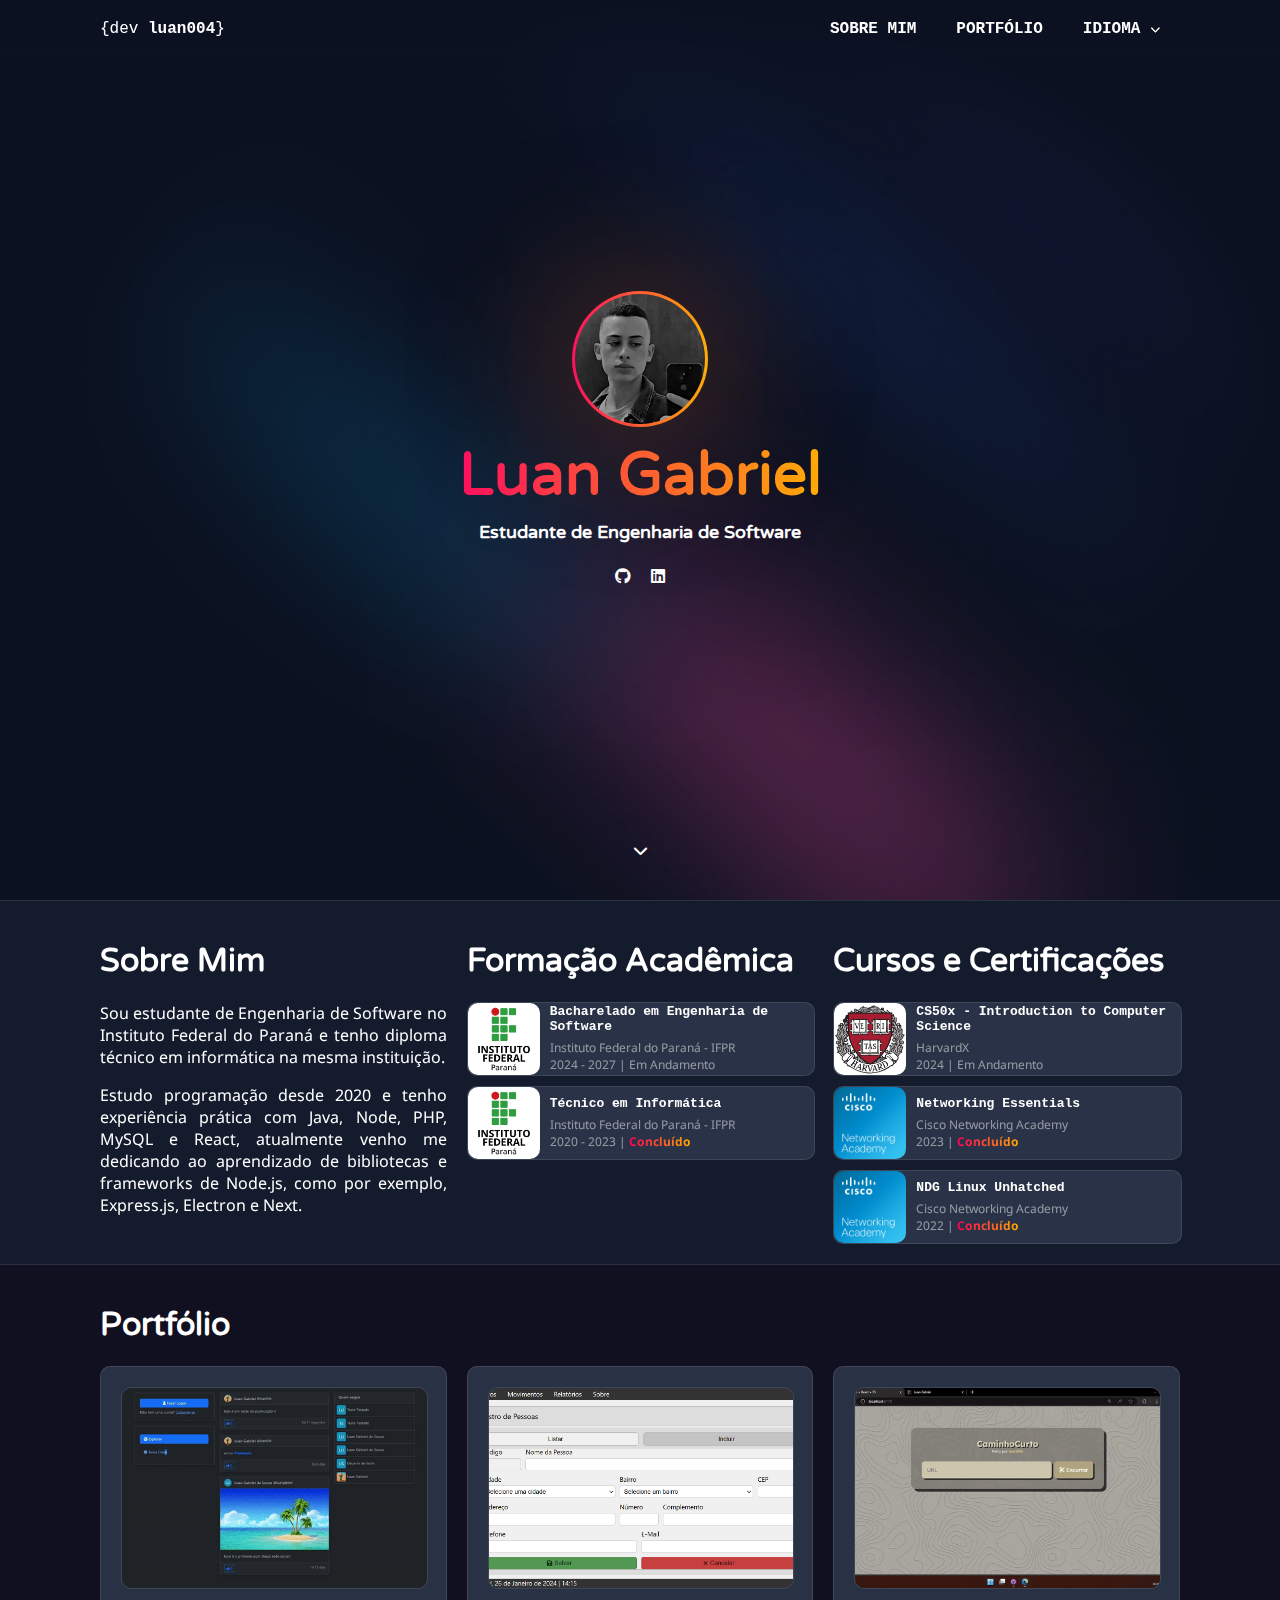
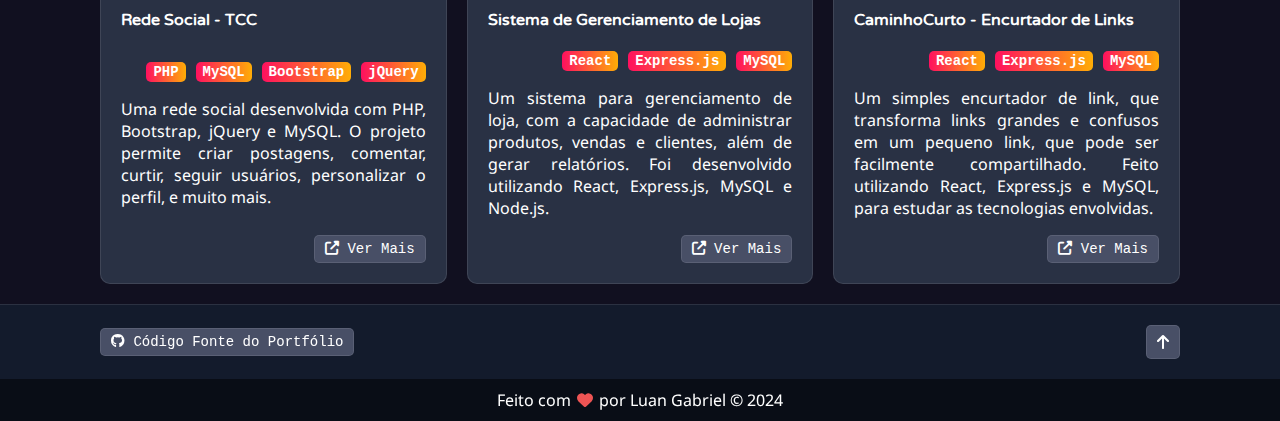
==== portfolio/caminhocurto.html @ 0cc0c82b "16-06" ====
<!DOCTYPE html>
<html lang="en">
<head>
    <meta charset="UTF-8">
    <meta name="viewport" content="width=device-width, initial-scale=1.0">

    <title>Luan Gabriel | CaminhoCurto</title>
    <link rel="icon" href="../images/favicon.ico">

    <link rel="stylesheet" href="../css/portfolio.css">
    <link rel="stylesheet" href="../css/nav.css">
    <link rel="stylesheet" href="../css/footer.css">

    <link rel="stylesheet" href="../css/fontawesome/css/all.min.css">
    <script src="../js/jquery-3.7.1.min.js"></script>
</head>
<body>
    <!-- NAVBAR -->
    <header>
        <nav class="transparent">
            <span class="logo">
                <a href="..">
                    {dev <b>luan004</b>}
                </a>
            </span>
            <ul>
                <a href="..#aboutme" id="nav-aboutme"></a>
                <a href="..#portfolio" id="nav-portfolio"></a>
                <div class="dropdown">
                    <button class="dropdown-button">
                        <span id="nav-language"></span>
                        <i class="fa-solid fa-chevron-down"></i>
                    </button>
                    <div class="dropdown-menu">
                        <button onclick="setLang('pt-br')">
                            <img src="../images/br.png" alt="Brazil Flag">
                            PORTUGUÊS
                        </button>
                        <button onclick="setLang('en-us')">
                            <img src="../images/us.png" alt="United States Flag">
                            ENGLISH
                        </button>
                    </div>
                </div>
            </ul>
        </nav>
    </header>

    <section>
        <div id="article">
            <h1 id="article-title"></h1>
            <small id="article-createdAt"></small>
            <span id="article-text"></span>
            <div class="images">
                <div class="image">
                    <img class="" src="../images/portfolio/cc/thumb.gif" alt="Imagem">
                </div>
                <div class="image">
                    <img class="" src="../images/portfolio/cc/1.png" alt="Imagem">
                </div>
            </div>
            <div class="buttons">
                <a href="https://github.com/luan004/caminhocurto" target="_blank">
                    <i class="fab fa-github"></i>
                    <span id="article-github"></span>
                </a>
            </div>
        </div>
    </section>

    <!-- FOOTER -->
    <footer>
        <div>
            <a class="portsource" target="_blank" href="https://github.com/luan004/luan004.tech">
                <i class="fab fa-github"></i>
                <span id="footer-button"></span>
            </a>
            <a class="totop" href="#face">
                <i class="fa-solid fa-arrow-up"></i>
            </a>
        </div>
        <span id="footer-text"></span>
    </footer>
</body>
<script src="../js/script.js"></script>
<script src="../js/lang.js"></script>
</html>
---- css/portfolio.css ----
/* ROBOTO FONTFACE */

@import url('https://fonts.googleapis.com/css?family=Roboto:300,400,500,700&display=swap');
@import url('https://fonts.googleapis.com/css2?family=Varela+Round&display=swap');

html {
    scroll-behavior: smooth;
}

body {
    margin: 0;
    font-family: 'Varela Round', sans-serif;
    min-height: 100vh;
    min-width: 200px;
    background: linear-gradient(115deg, rgba(17,16,32,1) 16%, rgba(37,59,66,1) 88%);
}

section {
    padding: 80px 100px 20px 100px;
}

#article {
    background-color:  rgba(47, 57, 77, 0.8);
    border: solid 1px rgba(255, 255, 255, 0.1);
    border-radius: 10px;
    padding: 40px;
    color: white;
}

#article h1 {
    font-size: 30px;
    margin: 0;
}

#article h2 {
    font-size: 20px;
    margin: 0;
}

#article small {
    font-size: 12px;
    color: rgba(255, 255, 255, 0.5);
    font-family: 'Roboto Mono', monospace;
}


#article p {
    text-align: justify; 
}

/* IMAGES */

.images {
    display: grid;
    grid-template-columns: 1fr 1fr;
    gap: 10px;
}

.image {
    width: 100%;
    display: flex;
    justify-content: center;
}

#article .images .image img {
    width: 100%;
}

#article .image img {
    width: 75%;
}

.image img {
    border-radius: 10px;
    border: solid 1px rgba(255, 255, 255, 0.1);
    width: 100%;
}

.buttons {
    display: flex;
    margin-top: 20px;
    gap: 10px;
}

.buttons a {
    width: 100%;
    color: white;
    text-decoration: none;
    transition: 0.3s;   
    background-color: #484f66;
    padding: 10px 20px;
    border-radius: 5px;
    text-align: right;
    font-size: 16px;
    font-family: 'Roboto Mono', monospace;
    border: solid 1px rgba(255, 255, 255, 0.1);
    text-align: center;
}

.buttons a:hover {
    filter: brightness(0.7);
}

.fin {
    background: linear-gradient(to right, #ff0055, #ffaa00);
    -webkit-background-clip: text;
    -webkit-text-fill-color: transparent;
    font-weight: bold;
}

@media screen and (max-width: 720px) {
    section {
        padding: 80px 20px 20px 20px;
    }

    #article {
        padding: 20px;
    }

    #article .image img {
        width: 100%;
    }

    .buttons {
        display: grid;
        grid-template-columns: 1fr;
    }

    .buttons a {
        width: auto;
        font-size: 14px;
    }

    .images {
        grid-template-columns: 1fr;
    }
    
}
---- css/nav.css ----
/* NAV */

header {
    position: absolute;
    top: 0;
}

nav {
    font-family: 'Roboto Mono', monospace; 
    position: fixed;
    width: -webkit-fill-available;
    background-color:  rgba(20, 30, 48, 0.8);
    display: flex;
    backdrop-filter: blur(5px);
    padding: 0 100px;
    transition: 0.3s;
    width: 100%;
    box-sizing: border-box;
    border-bottom: solid 1px rgba(255, 255, 255, 0.1);
}

nav.transparent {
    background-color: rgba(0, 0, 0, 0);
    border: rgba(255, 255, 255, 0);;
}

nav a {
    text-decoration: none;
    color: white;
    margin: auto 0;
}

nav .logo {
    color: white;
    margin: auto 0;
}	

nav ul {
    list-style-type: none;
    margin: 0;
    padding: 0;
    display: flex;
    margin-left: auto;
}

nav ul a, .dropdown-button {
    padding: 20px;
    color: white;
    text-decoration: none;
    transition: 0.1s;
    border-radius: 5px;
    font-weight: bold;
}

nav ul a * {
    font-size: 16px;
    height: 16px;
}

nav ul a div {
    display: flex;
    justify-content: center;
    align-items: center;
    width: 50px;
}

nav ul a div img {
    position: absolute;
    width: 32px;
    height: 32px;
}

nav ul a:hover {
    background-color: rgba(0, 0, 0, 0.30);
}

.dropdown {
    position: relative;
    display: inline-block;
    width: inherit;
}

.dropdown-button {
    width: inherit;
    background-color: transparent;
    border: none;
    height: 100%;
    text-wrap: nowrap;
    font-family: 'Roboto Mono', monospace;
    font-weight: bold;
    font-size: 16px;
}

.dropdown-button i {
    font-size: 10px;
}
.dropdown-button:hover {
    background-color: rgba(0, 0, 0, 0.30);
    cursor: pointer;
}

.dropdown:hover .dropdown-menu {
    display: block;
}

.dropdown-menu {
    display: none;
    position: absolute;
    min-width: inherit;
    box-shadow: 0px 8px 16px 0px rgba(0,0,0,0.2);
    z-index: 1;

    background-color: rgba(20, 30, 48, 0.8);
    backdrop-filter: blur(5px);
    border-radius: 10px;
    border: solid 1px rgba(255, 255, 255, 0.1);
    padding: 10px 0;
}

.dropdown-menu button {
    width: 100%;
    background-color: transparent;
    border: none;
    color: white;
    padding: 10px 20px;
    text-align: left;
    text-decoration: none;
    display: block;
    font-size: 16px;
    transition: 0.1s;
    font-family: 'Roboto Mono', monospace;
    font-weight: bold;
    font-size: 14px;
    align-items: center;
    display: flex;
}

.dropdown-menu button img {
    width: 24px;
    height: 24px;
    margin-right: 5px;
}

.dropdown-menu button:hover {
    background-color: rgba(0, 0, 0, 0.30);
    cursor: pointer;

}

@media screen and (max-width: 720px) {

    nav {
        padding: 0;
    }

    nav .logo {
        display: none;
    }

    nav ul {
        width: 100%;
    }

    nav ul a {
        padding: 20px 0;
        width: inherit;
        text-align: center;
    }

    nav ul a div {
        width: auto;
    }
}
---- css/footer.css ----
/* FOOTER */

footer {
    color: white;
    text-align: center;
    display: flex;
    flex-direction: column;

    border-top: solid 1px rgba(255, 255, 255, 0.1);
    background-color:  rgba(20, 30, 48, 0.8);
    backdrop-filter: blur(5px);
}

footer div {
    display: flex;
    width: 100%;
    align-items: center;
    justify-content: space-between;
    padding: 20px 100px;
    box-sizing: border-box;
}

.portsource {
    color: white;
    text-decoration: none;
    transition: 0.3s;
    background-color: #484f66;
    padding: 5px 10px;
    border-radius: 5px;
    text-align: right;
    font-size: 14px;
    font-family: 'Roboto Mono', monospace;
    border: solid 1px rgba(255, 255, 255, 0.1);
    text-align: center;
}

.portsource:hover {
    filter: brightness(0.7);
}

.totop {
    color: white;
    transition: 0.3s;
    background-color: #484f66;
    padding: 5px 10px;
    border-radius: 5px;
    border: solid 1px rgba(255, 255, 255, 0.1);
}

.totop:hover {
    filter: brightness(0.7);
}

footer p {
    background-color: rgba(0, 0, 0, 0.479);
    padding: 10px;
    margin: 0;
}

footer p i {
    margin: 0 2px 0 2px;
    color: rgb(238, 84, 84);
}

@media screen and (max-width: 720px) {
    footer div {
        padding: 20px;
    }
}
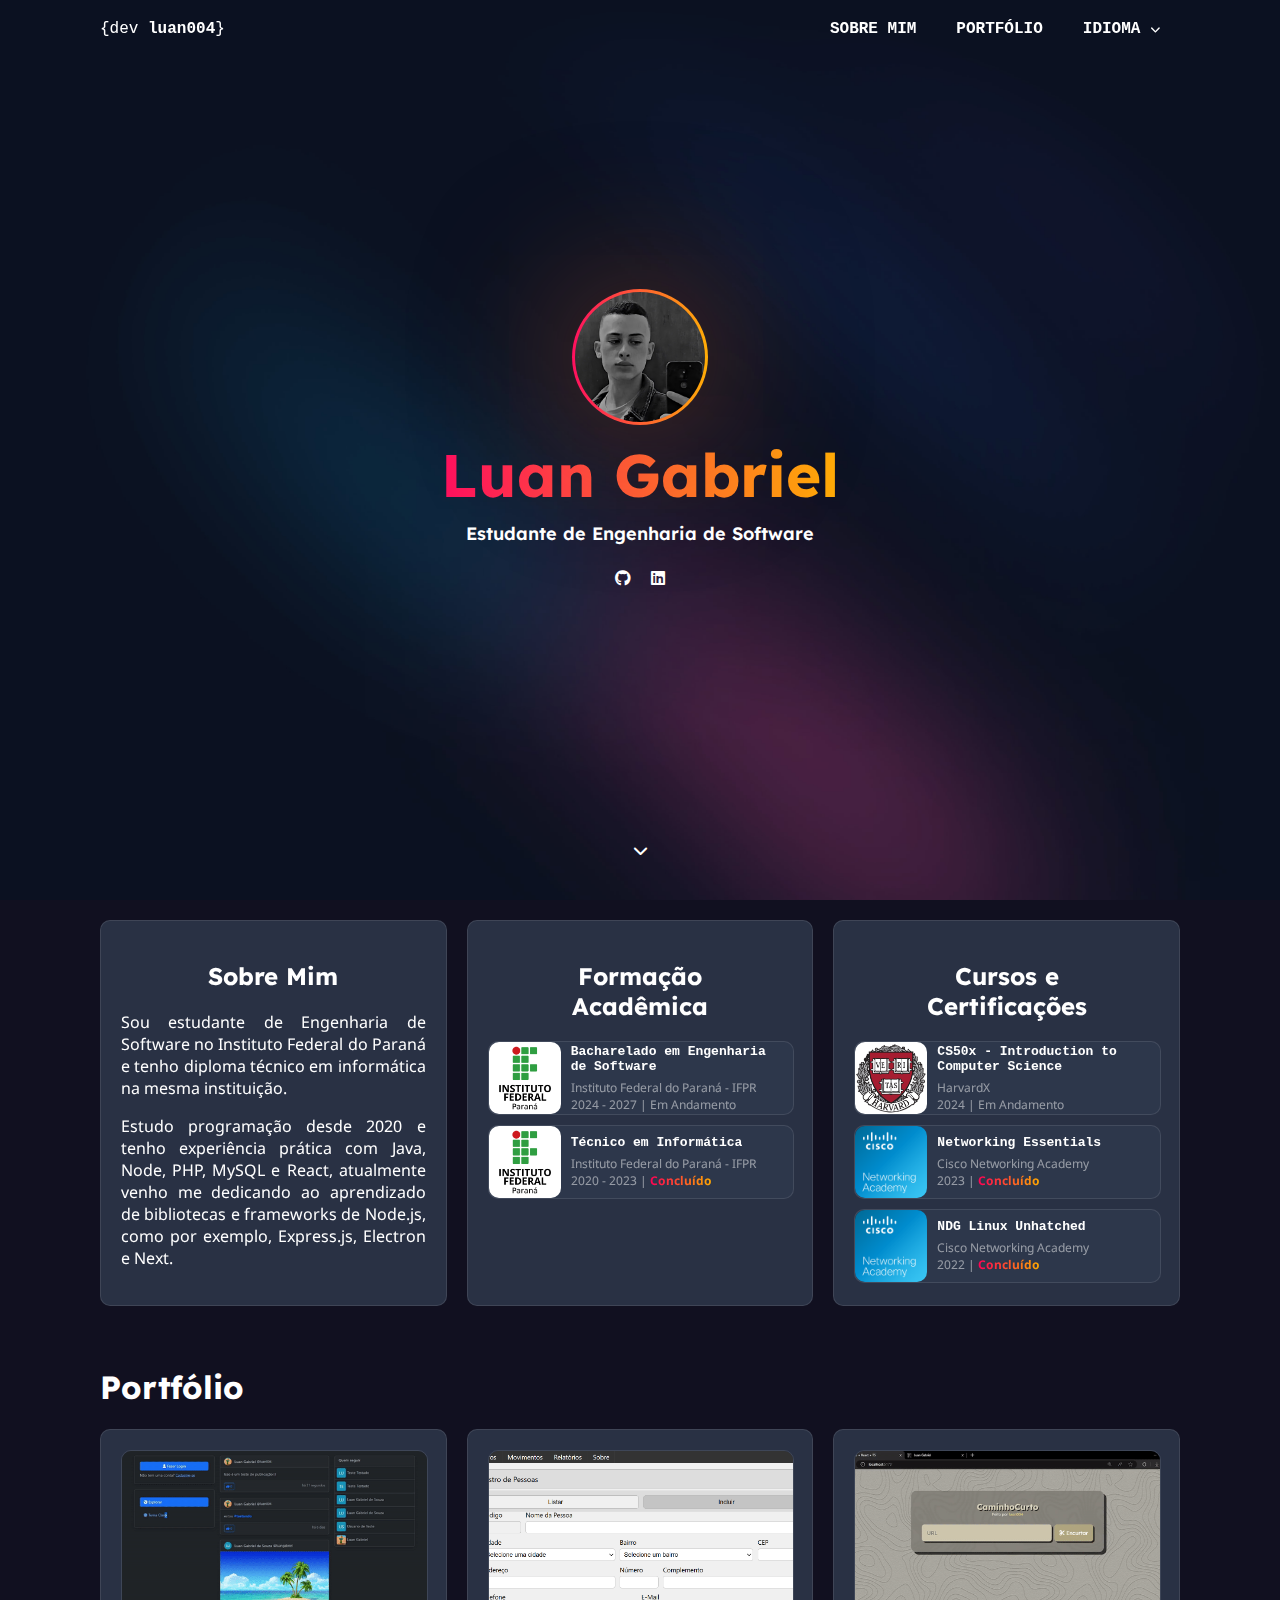
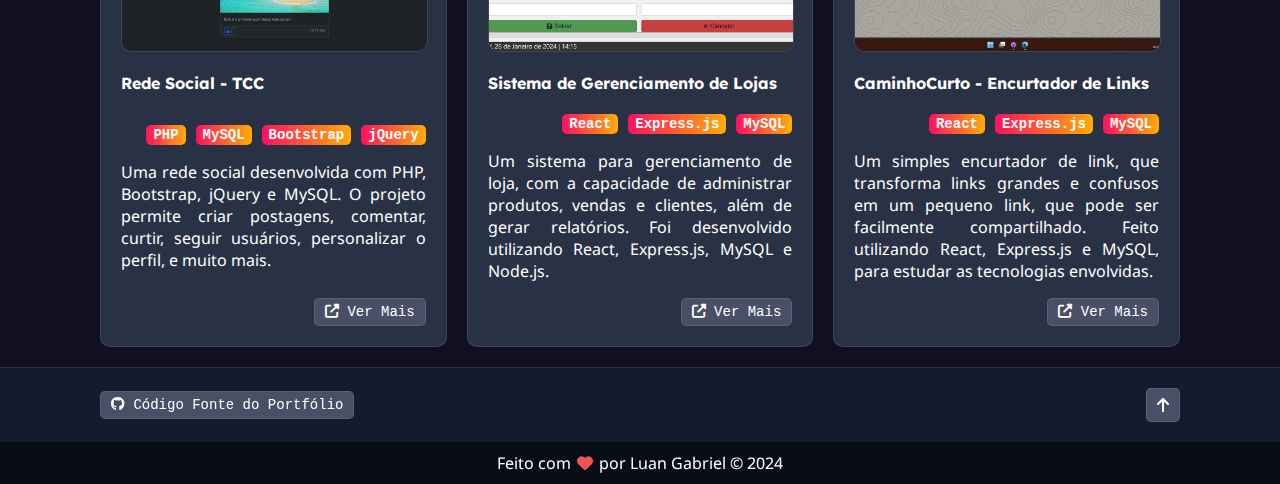
==== commit 15f9bee7: "20-06" ====
--- a/portfolio/caminhocurto.html
+++ b/portfolio/caminhocurto.html
@@ -17,33 +17,35 @@
 <body>
     <!-- NAVBAR -->
     <header>
-        <nav class="transparent">
-            <span class="logo">
-                <a href="..">
-                    {dev <b>luan004</b>}
-                </a>
-            </span>
-            <ul>
-                <a href="..#aboutme" id="nav-aboutme"></a>
-                <a href="..#portfolio" id="nav-portfolio"></a>
-                <div class="dropdown">
-                    <button class="dropdown-button">
-                        <span id="nav-language"></span>
-                        <i class="fa-solid fa-chevron-down"></i>
-                    </button>
-                    <div class="dropdown-menu">
-                        <button onclick="setLang('pt-br')">
-                            <img src="../images/br.png" alt="Brazil Flag">
-                            PORTUGUÊS
+        <div class="header-content transparent">
+            <nav>
+                <span class="logo">
+                    <a href="..">
+                        {dev <b>luan004</b>}
+                    </a>
+                </span>
+                <ul>
+                    <a href="#aboutme" id="nav-aboutme"></a>
+                    <a href="#portfolio" id="nav-portfolio"></a>
+                    <div class="dropdown">
+                        <button class="dropdown-button">
+                            <span id="nav-language"></span>
+                            <i class="fa-solid fa-chevron-down"></i>
                         </button>
-                        <button onclick="setLang('en-us')">
-                            <img src="../images/us.png" alt="United States Flag">
-                            ENGLISH
-                        </button>
+                        <div class="dropdown-menu">
+                            <button onclick="setLang('pt-br')">
+                                <img src="images/br.png" alt="Brazil Flag">
+                                PORTUGUÊS
+                            </button>
+                            <button onclick="setLang('en-us')">
+                                <img src="images/us.png" alt="United States Flag">
+                                ENGLISH
+                            </button>
+                        </div>
                     </div>
-                </div>
-            </ul>
-        </nav>
+                </ul>
+            </nav>
+        </div>
     </header>
 
     <section>
--- a/css/portfolio.css
+++ b/css/portfolio.css
@@ -1,7 +1,8 @@
 /* ROBOTO FONTFACE */
 
 @import url('https://fonts.googleapis.com/css?family=Roboto:300,400,500,700&display=swap');
-@import url('https://fonts.googleapis.com/css2?family=Varela+Round&display=swap');
+@import url('https://fonts.googleapis.com/css2?family=Noto+Sans:ital,wght@0,100..900;1,100..900&display=swap');
+@import url('https://fonts.googleapis.com/css2?family=Lexend:wght@100..900&display=swap');
 
 html {
     scroll-behavior: smooth;
@@ -9,14 +10,14 @@
 
 body {
     margin: 0;
-    font-family: 'Varela Round', sans-serif;
+    font-family: 'Note Sans', sans-serif;
     min-height: 100vh;
     min-width: 200px;
     background: linear-gradient(115deg, rgba(17,16,32,1) 16%, rgba(37,59,66,1) 88%);
 }
 
 section {
-    padding: 80px 100px 20px 100px;
+    padding: 80px 250px 20px 250px;
 }
 
 #article {
@@ -27,13 +28,17 @@
     color: white;
 }
 
+h1, h2 {
+    font-family: 'Lexend', sans-serif;
+}
+
 #article h1 {
-    font-size: 30px;
+    font-size: 22px;
     margin: 0;
 }
 
 #article h2 {
-    font-size: 20px;
+    font-size: 18px;
     margin: 0;
 }
 
@@ -45,7 +50,7 @@
 
 
 #article p {
-    text-align: justify; 
+    text-align: justify;
 }
 
 /* IMAGES */
@@ -108,6 +113,21 @@
     font-weight: bold;
 }
 
+@media screen and (min-width: 2400px){
+    section {
+        width: 1700px;
+        margin: auto;
+        padding: 0;
+        margin: 80px auto 20px auto;
+    }
+}
+
+@media screen and (max-width: 1700px){
+    section {
+        padding: 80px 100px 20px 100px;
+    }
+}
+
 @media screen and (max-width: 720px) {
     section {
         padding: 80px 20px 20px 20px;
--- a/css/nav.css
+++ b/css/nav.css
@@ -3,23 +3,27 @@
 header {
     position: absolute;
     top: 0;
+    width: 100%;
+}
+
+.header-content {
+    position: fixed;
+    width: 100%;
+    background-color:  rgba(20, 30, 48, 0.8);
+    backdrop-filter: blur(5px);
+    border-bottom: solid 1px rgba(255, 255, 255, 0.1);
+    transition: 0.3s;
 }
 
 nav {
-    font-family: 'Roboto Mono', monospace; 
-    position: fixed;
-    width: -webkit-fill-available;
-    background-color:  rgba(20, 30, 48, 0.8);
-    display: flex;
-    backdrop-filter: blur(5px);
-    padding: 0 100px;
-    transition: 0.3s;
-    width: 100%;
+    margin: 0 250px;
+    font-family: 'Roboto Mono', monospace;
+    margin: auto;
+    display: flex;
     box-sizing: border-box;
-    border-bottom: solid 1px rgba(255, 255, 255, 0.1);
-}
-
-nav.transparent {
+}
+
+.header-content.transparent {
     background-color: rgba(0, 0, 0, 0);
     border: rgba(255, 255, 255, 0);;
 }
@@ -147,10 +151,42 @@
 
 }
 
+@media screen and (min-width: 2400px){
+    nav {
+        width: 1700px;
+    }
+    header {
+        position: absolute;
+        top: 0;
+        width: 100%;
+    }
+    
+    .header-content {
+        position: fixed;
+        width: 100%;
+        background-color:  rgba(20, 30, 48, 0.8);
+        backdrop-filter: blur(5px);
+        border-bottom: solid 1px rgba(255, 255, 255, 0.1);
+    }
+}
+
+@media screen and (max-width: 2399px){
+    nav {
+        margin: 0 250px;
+    }
+}
+
+@media screen and (max-width: 1700px) {
+    nav {
+        margin: 0 100px;
+    }
+}
+
 @media screen and (max-width: 720px) {
 
     nav {
         padding: 0;
+        margin: 0;
     }
 
     nav .logo {
--- a/css/footer.css
+++ b/css/footer.css
@@ -16,7 +16,7 @@
     width: 100%;
     align-items: center;
     justify-content: space-between;
-    padding: 20px 100px;
+    padding: 20px 250px;
     box-sizing: border-box;
 }
 
@@ -62,6 +62,21 @@
     color: rgb(238, 84, 84);
 }
 
+@media screen and (min-width: 2400px){
+    footer div {
+        width: 1700px;
+        margin: auto;
+        padding: 20px 0;
+    }
+}
+
+
+@media screen and (max-width: 1700px) {
+    footer div {
+        padding: 20px 100px;
+    }    
+}
+
 @media screen and (max-width: 720px) {
     footer div {
         padding: 20px;
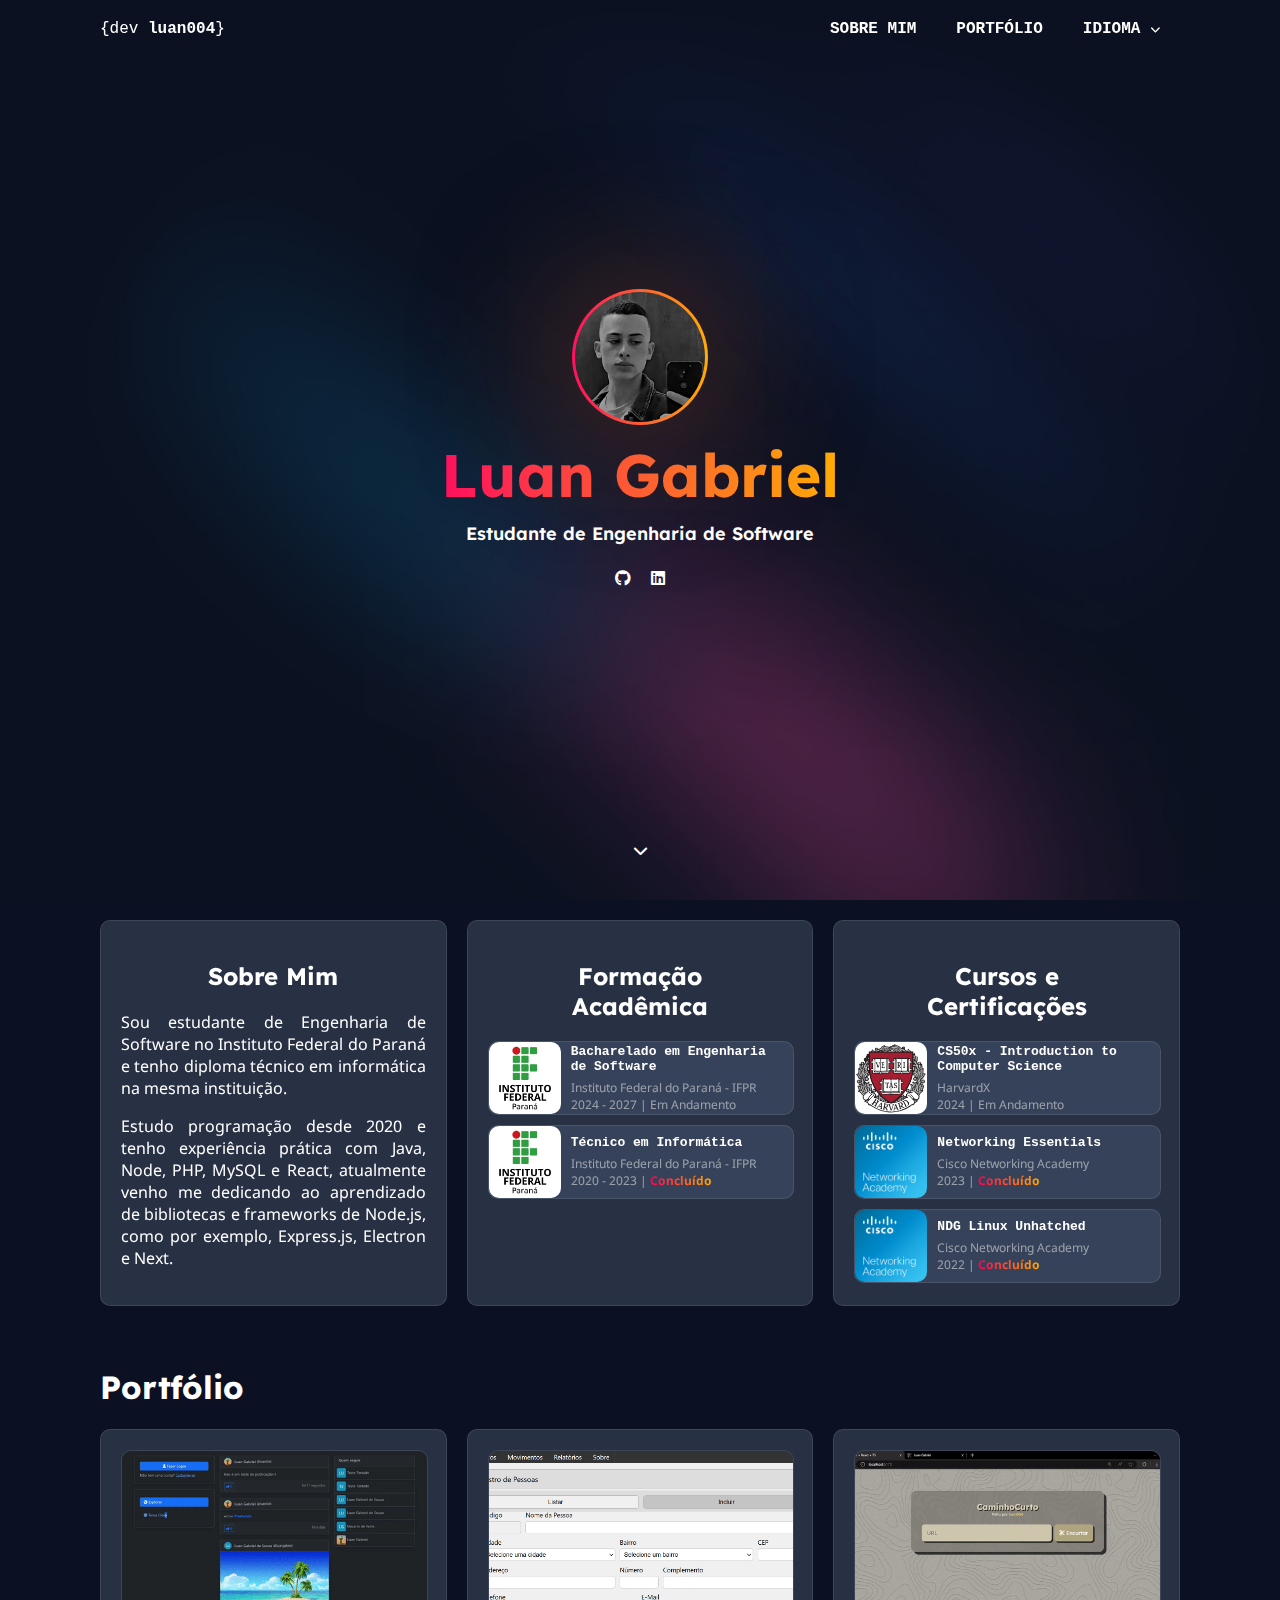
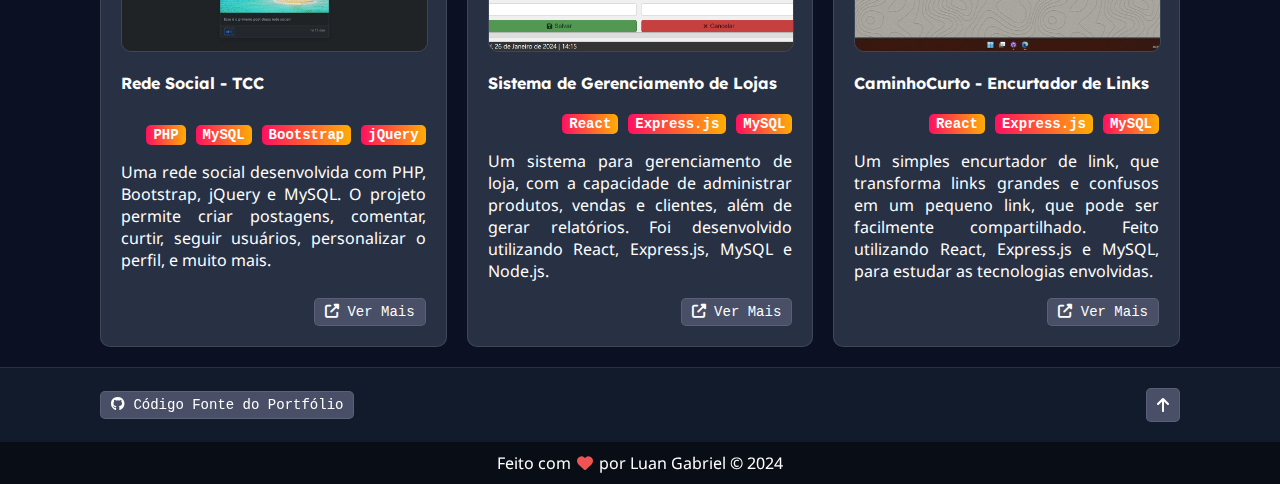
==== commit 905fe7a7: "fix: navbar links" ====
--- a/portfolio/caminhocurto.html
+++ b/portfolio/caminhocurto.html
@@ -25,8 +25,8 @@
                     </a>
                 </span>
                 <ul>
-                    <a href="#aboutme" id="nav-aboutme"></a>
-                    <a href="#portfolio" id="nav-portfolio"></a>
+                    <a href="..#aboutme" id="nav-aboutme"></a>
+                    <a href="..#portfolio" id="nav-portfolio"></a>
                     <div class="dropdown">
                         <button class="dropdown-button">
                             <span id="nav-language"></span>
--- a/css/portfolio.css
+++ b/css/portfolio.css
@@ -10,14 +10,17 @@
 
 body {
     margin: 0;
-    font-family: 'Note Sans', sans-serif;
+    font-family: 'Noto Sans', sans-serif;
     min-height: 100vh;
     min-width: 200px;
-    background: linear-gradient(115deg, rgba(17,16,32,1) 16%, rgba(37,59,66,1) 88%);
+    background-color: rgb(11 17 34);
+    background-image: url('../images/hero-dark@90.dba36cdf.jpg');
+    background-size: cover;
 }
 
 section {
     padding: 80px 250px 20px 250px;
+    min-height: calc(100vh - 209px);
 }
 
 #article {
